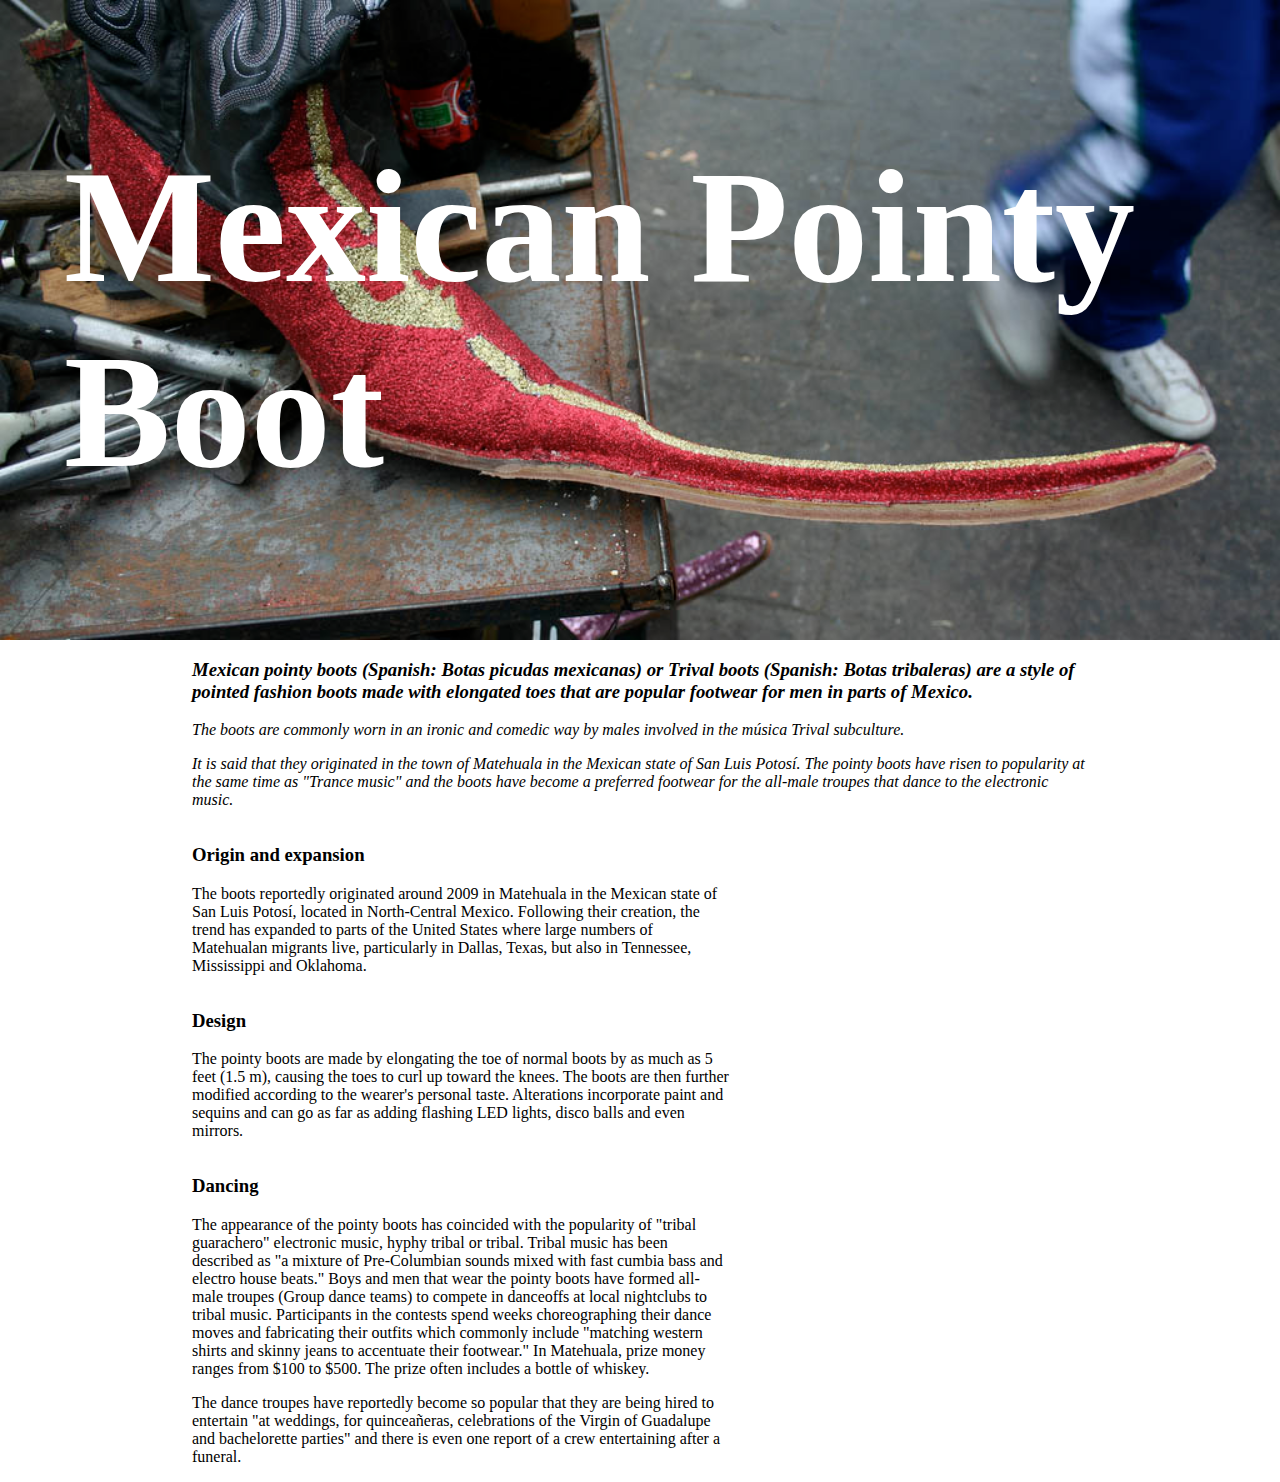
==== FlexDemo/index.html @ d120021f "Made the site" ====
<!DOCTYPE html>
<html>
  <head>
    <meta charset="utf-8">
    <title>Flexbox Demo</title>

    <link rel="stylesheet" href="css/master.css">

  </head>

  <body>
    <section class="headerimage">
      <div class="text-box">
        <div class="primary-text">
          <h1>Mexican Pointy Boot</h1>
        </div>
      </div>
    </section>

    <section class="content">
      <article class="secondary-text" id="lead-text">
        <h3>Mexican pointy boots (Spanish: Botas picudas mexicanas) or Trival boots (Spanish: Botas tribaleras) are a style of pointed fashion boots made with elongated toes that are popular footwear for men in parts of Mexico.</h3>
        <p>The boots are commonly worn in an ironic and comedic way by males involved in the música Trival subculture.</p>
        <p>It is said that they originated in the town of Matehuala in the Mexican state of San Luis Potosí. The pointy boots have risen to popularity at the same time as "Trance music" and the boots have become a preferred footwear for the all-male troupes that dance to the electronic music.</p>
      </article>

      <div class="stubs">
        <article class="secondary-text" id="small-stub">
          <h3>Origin and expansion</h3>
          <p>The boots reportedly originated around 2009 in Matehuala in the Mexican state of San Luis Potosí, located in North-Central Mexico. Following their creation, the trend has expanded to parts of the United States where large numbers of Matehualan migrants live, particularly in Dallas, Texas, but also in Tennessee, Mississippi and Oklahoma.</p>
        </article>

        <article class="secondary-text" id="small-stub">
          <h3>Design</h3>
          <p>The pointy boots are made by elongating the toe of normal boots by as much as 5 feet (1.5 m), causing the toes to curl up toward the knees. The boots are then further modified according to the wearer's personal taste. Alterations incorporate paint and sequins and can go as far as adding flashing LED lights, disco balls and even mirrors.</p>
        </article>

        <article class="secondary-text" id="small-stub">
          <h3>Dancing</h3>
          <p>The appearance of the pointy boots has coincided with the popularity of "tribal guarachero" electronic music, hyphy tribal or tribal. Tribal music has been described as "a mixture of Pre-Columbian sounds mixed with fast cumbia bass and electro house beats." Boys and men that wear the pointy boots have formed all-male troupes (Group dance teams) to compete in danceoffs at local nightclubs to tribal music. Participants in the contests spend weeks choreographing their dance moves and fabricating their outfits which commonly include "matching western shirts and skinny jeans to accentuate their footwear." In Matehuala, prize money ranges from $100 to $500. The prize often includes a bottle of whiskey.</p>
          <p>The dance troupes have reportedly become so popular that they are being hired to entertain "at weddings, for quinceañeras, celebrations of the Virgin of Guadalupe and bachelorette parties" and there is even one report of a crew entertaining after a funeral.</p>
        </article>
      </div>
      
    </section>


  </body>
</html>
---- FlexDemo/css/master.css ----
body, h1{
  padding: 0;
  margin: 0;
}

section.headerimage{
  width: 100vw;
  height: 50vw;

  background-image: url("../imgs/pointyboot.jpg");
  background-size: contain;
  background-repeat: no-repeat;

  display: flex;
  justify-content: center;
  align-items: center;

}


div.primary-text{
  width: 90%;
  margin: 0 auto;

}

div.primary-text>h1{
  color: #fff;
  font-size: 10rem;
}

section.content{
  width: 70vw;
  margin: 0 auto;
}

article#lead-text{
  width: 100%;
  font-style: italic;
}

article.secondary-text{

}

article#small-stub{
  width: 60%;
}

div.stubs{
  width: 100%;
  display: flex;
  justify-content: flex-end;
  flex-direction: column;
}
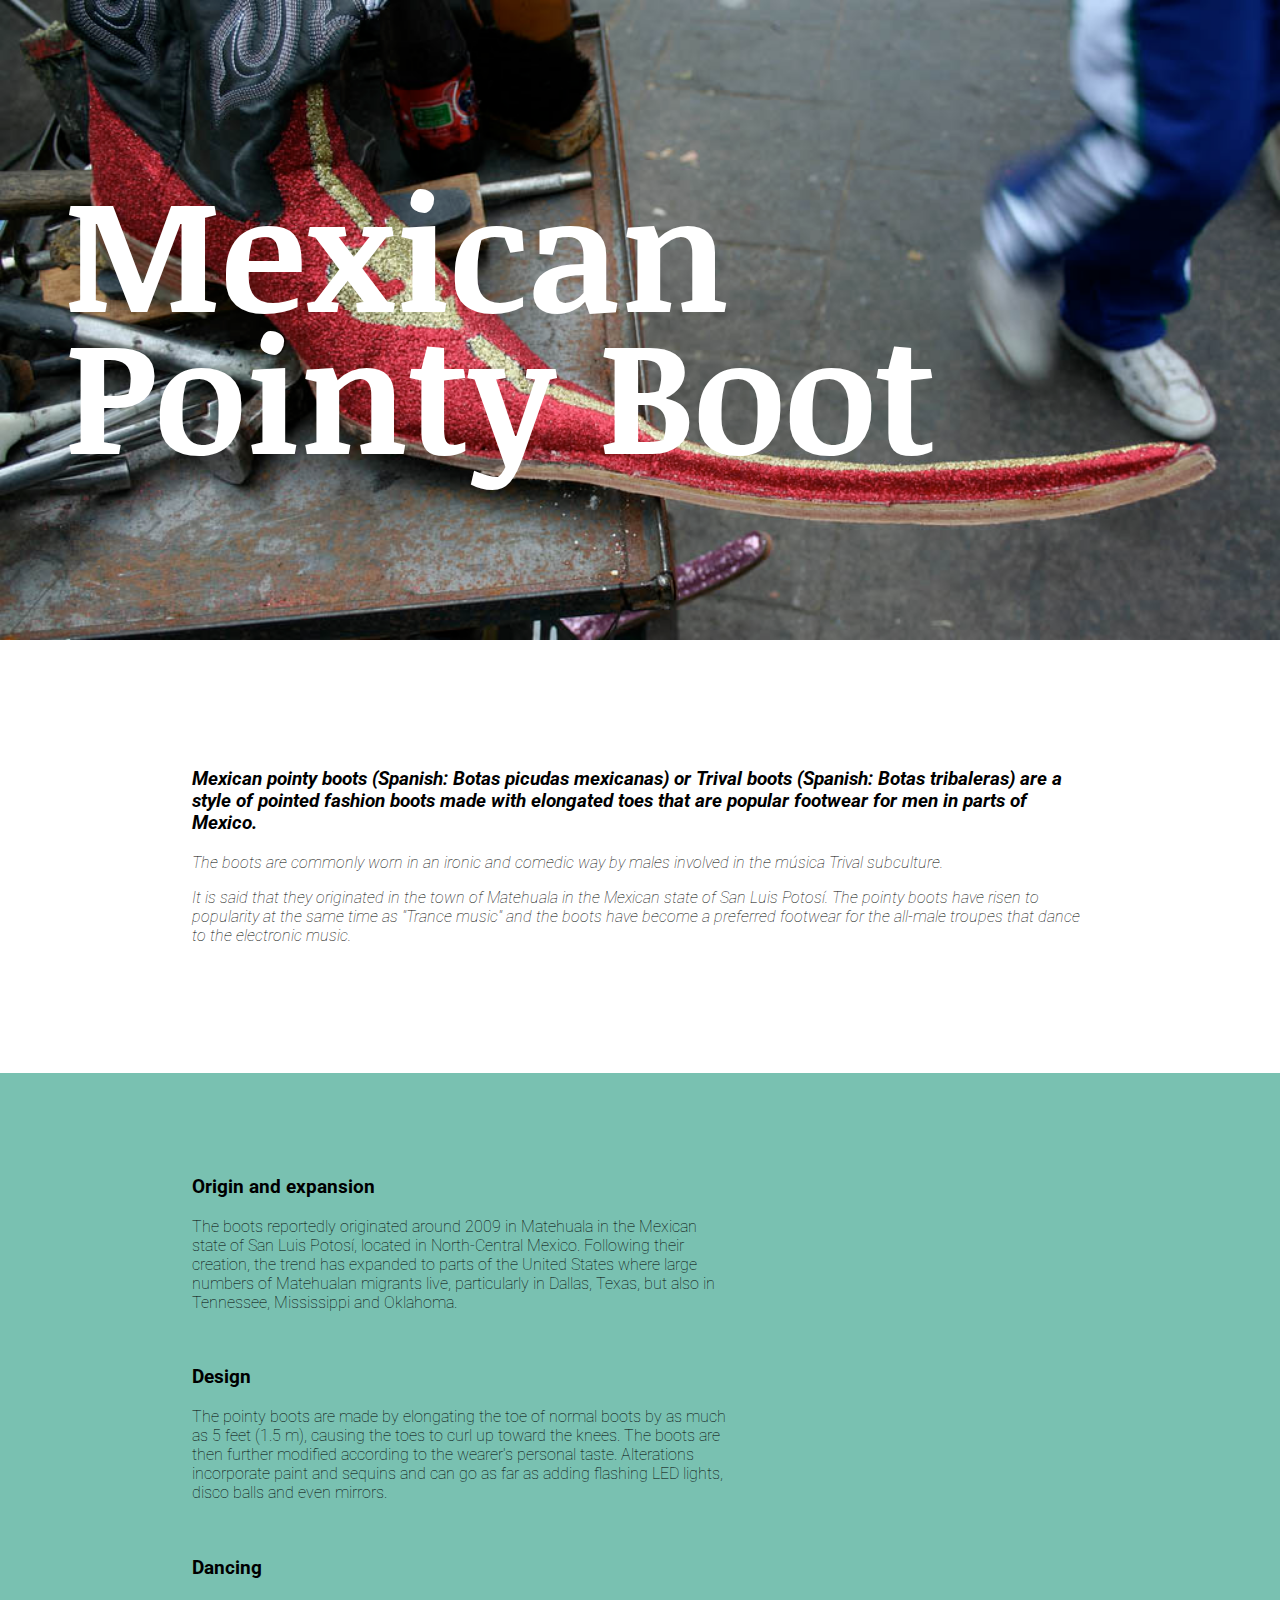
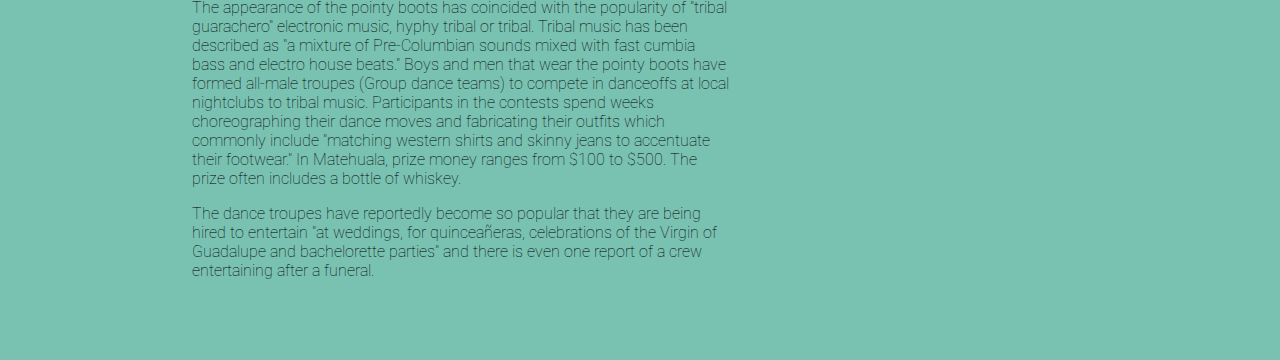
==== commit 0df34ae3: "Updates to demo code" ====
--- a/FlexDemo/index.html
+++ b/FlexDemo/index.html
@@ -5,13 +5,14 @@
     <title>Flexbox Demo</title>
 
     <link rel="stylesheet" href="css/master.css">
-
+    <link href="https://fonts.googleapis.com/css?family=Roboto:100,100i,400,700" rel="stylesheet">
+    <link href="https://fonts.googleapis.com/css?family=Noticia+Text:700" rel="stylesheet">
   </head>
 
   <body>
     <section class="headerimage">
       <div class="text-box">
-        <div class="primary-text">
+        <div class="primary-text" id="title-h1">
           <h1>Mexican Pointy Boot</h1>
         </div>
       </div>
@@ -23,25 +24,28 @@
         <p>The boots are commonly worn in an ironic and comedic way by males involved in the música Trival subculture.</p>
         <p>It is said that they originated in the town of Matehuala in the Mexican state of San Luis Potosí. The pointy boots have risen to popularity at the same time as "Trance music" and the boots have become a preferred footwear for the all-male troupes that dance to the electronic music.</p>
       </article>
+    </section>
 
-      <div class="stubs">
-        <article class="secondary-text" id="small-stub">
-          <h3>Origin and expansion</h3>
-          <p>The boots reportedly originated around 2009 in Matehuala in the Mexican state of San Luis Potosí, located in North-Central Mexico. Following their creation, the trend has expanded to parts of the United States where large numbers of Matehualan migrants live, particularly in Dallas, Texas, but also in Tennessee, Mississippi and Oklahoma.</p>
-        </article>
+    <section class="stubs-background">
+      <section class="content">
+        <div class="stubs">
+          <article class="secondary-text" id="small-stub">
+            <h3>Origin and expansion</h3>
+            <p>The boots reportedly originated around 2009 in Matehuala in the Mexican state of San Luis Potosí, located in North-Central Mexico. Following their creation, the trend has expanded to parts of the United States where large numbers of Matehualan migrants live, particularly in Dallas, Texas, but also in Tennessee, Mississippi and Oklahoma.</p>
+          </article>
 
-        <article class="secondary-text" id="small-stub">
-          <h3>Design</h3>
-          <p>The pointy boots are made by elongating the toe of normal boots by as much as 5 feet (1.5 m), causing the toes to curl up toward the knees. The boots are then further modified according to the wearer's personal taste. Alterations incorporate paint and sequins and can go as far as adding flashing LED lights, disco balls and even mirrors.</p>
-        </article>
+          <article class="secondary-text" id="small-stub">
+            <h3>Design</h3>
+            <p>The pointy boots are made by elongating the toe of normal boots by as much as 5 feet (1.5 m), causing the toes to curl up toward the knees. The boots are then further modified according to the wearer's personal taste. Alterations incorporate paint and sequins and can go as far as adding flashing LED lights, disco balls and even mirrors.</p>
+          </article>
 
-        <article class="secondary-text" id="small-stub">
-          <h3>Dancing</h3>
-          <p>The appearance of the pointy boots has coincided with the popularity of "tribal guarachero" electronic music, hyphy tribal or tribal. Tribal music has been described as "a mixture of Pre-Columbian sounds mixed with fast cumbia bass and electro house beats." Boys and men that wear the pointy boots have formed all-male troupes (Group dance teams) to compete in danceoffs at local nightclubs to tribal music. Participants in the contests spend weeks choreographing their dance moves and fabricating their outfits which commonly include "matching western shirts and skinny jeans to accentuate their footwear." In Matehuala, prize money ranges from $100 to $500. The prize often includes a bottle of whiskey.</p>
-          <p>The dance troupes have reportedly become so popular that they are being hired to entertain "at weddings, for quinceañeras, celebrations of the Virgin of Guadalupe and bachelorette parties" and there is even one report of a crew entertaining after a funeral.</p>
-        </article>
-      </div>
-      
+          <article class="secondary-text" id="small-stub">
+            <h3>Dancing</h3>
+            <p>The appearance of the pointy boots has coincided with the popularity of "tribal guarachero" electronic music, hyphy tribal or tribal. Tribal music has been described as "a mixture of Pre-Columbian sounds mixed with fast cumbia bass and electro house beats." Boys and men that wear the pointy boots have formed all-male troupes (Group dance teams) to compete in danceoffs at local nightclubs to tribal music. Participants in the contests spend weeks choreographing their dance moves and fabricating their outfits which commonly include "matching western shirts and skinny jeans to accentuate their footwear." In Matehuala, prize money ranges from $100 to $500. The prize often includes a bottle of whiskey.</p>
+            <p>The dance troupes have reportedly become so popular that they are being hired to entertain "at weddings, for quinceañeras, celebrations of the Virgin of Guadalupe and bachelorette parties" and there is even one report of a crew entertaining after a funeral.</p>
+          </article>
+        </div>
+      </section>
     </section>
 
 
--- a/FlexDemo/css/master.css
+++ b/FlexDemo/css/master.css
@@ -3,8 +3,12 @@
   margin: 0;
 }
 
+body{
+  font-family: "Roboto", sans-serif;
+}
+
 section.headerimage{
-  width: 100vw;
+  width: 100%;
   height: 50vw;
 
   background-image: url("../imgs/pointyboot.jpg");
@@ -14,7 +18,6 @@
   display: flex;
   justify-content: center;
   align-items: center;
-
 }
 
 
@@ -27,6 +30,8 @@
 div.primary-text>h1{
   color: #fff;
   font-size: 10rem;
+  font-family: "Noticia Text", sans-serif;
+  line-height: 89%;
 }
 
 section.content{
@@ -37,14 +42,25 @@
 article#lead-text{
   width: 100%;
   font-style: italic;
+  margin: 10vw 0;
 }
 
-article.secondary-text{
+article.secondary-text h3{
+  margin: 3vw 0 1.5vw 0;
+}
 
+article.secondary-text p{
+  font-weight: 100;
+  font-style
 }
 
 article#small-stub{
   width: 60%;
+}
+
+section.stubs-background{
+  background-color: #79c1b1;
+  width: 100%;
 }
 
 div.stubs{
@@ -52,4 +68,5 @@
   display: flex;
   justify-content: flex-end;
   flex-direction: column;
+  padding: 5vw 0;
 }
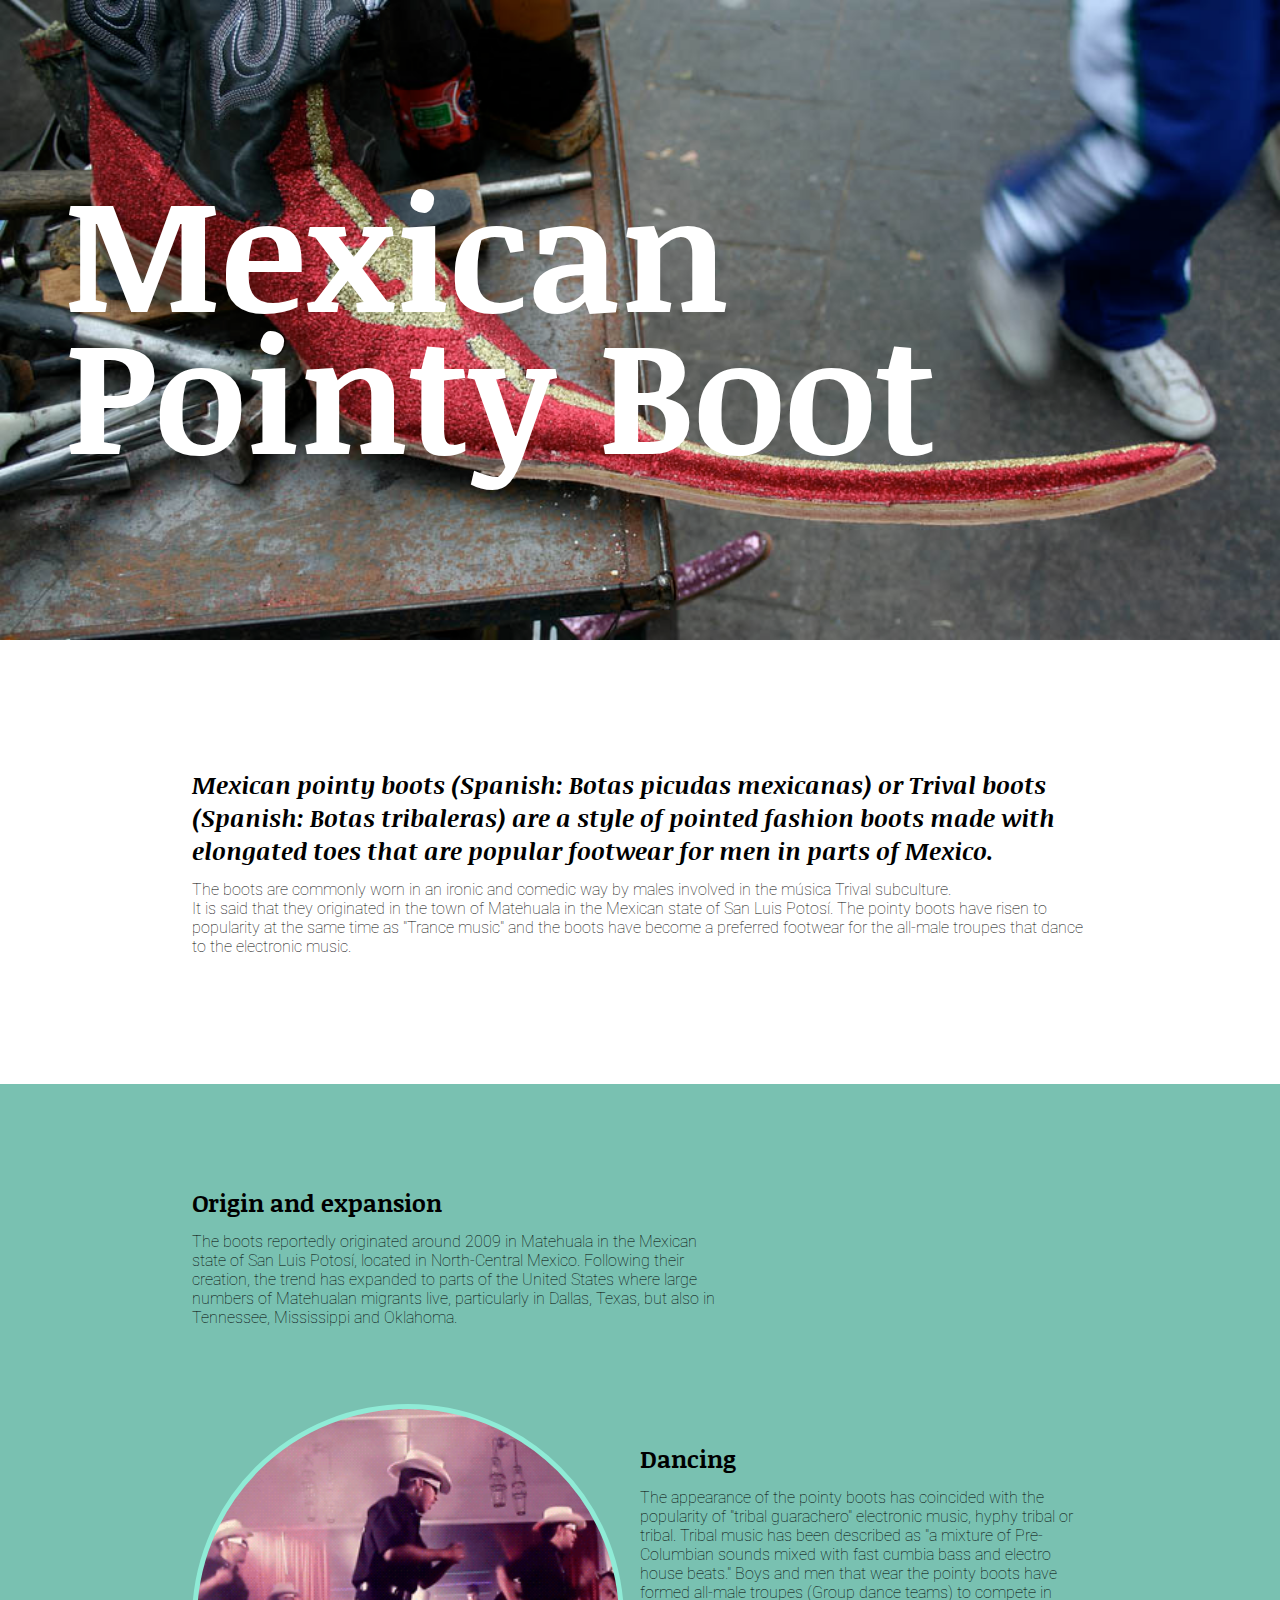
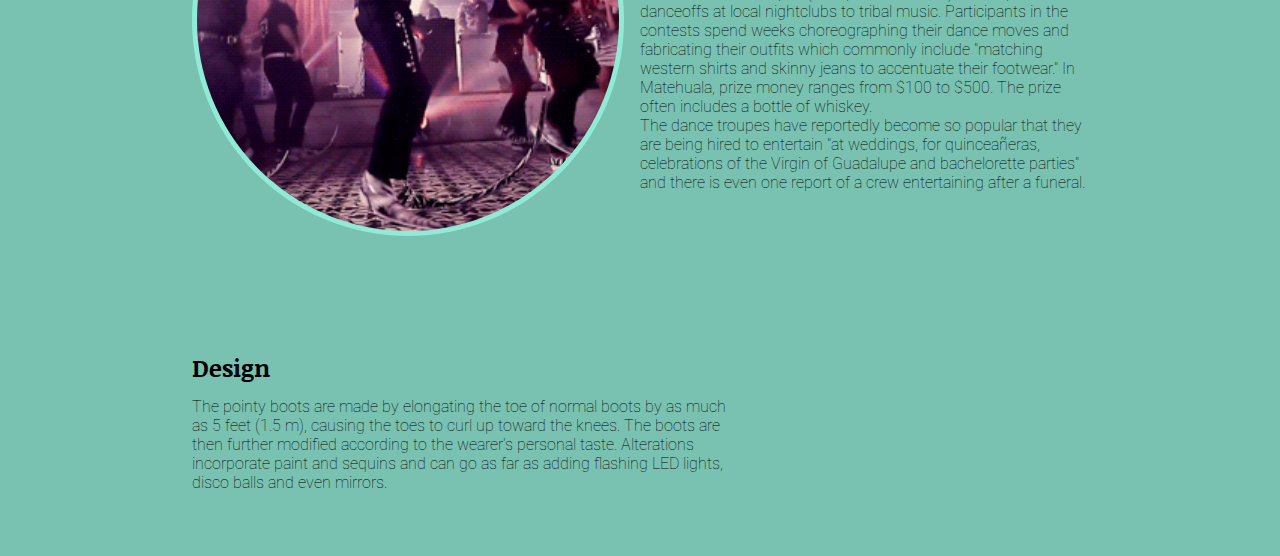
==== commit ca4964e0: "Tweaked the design some more" ====
--- a/FlexDemo/index.html
+++ b/FlexDemo/index.html
@@ -35,14 +35,17 @@
           </article>
 
           <article class="secondary-text" id="small-stub">
-            <h3>Design</h3>
-            <p>The pointy boots are made by elongating the toe of normal boots by as much as 5 feet (1.5 m), causing the toes to curl up toward the knees. The boots are then further modified according to the wearer's personal taste. Alterations incorporate paint and sequins and can go as far as adding flashing LED lights, disco balls and even mirrors.</p>
+            <div class="cir-img"></div>
+            <div id="right-text">
+              <h3>Dancing</h3>
+              <p>The appearance of the pointy boots has coincided with the popularity of "tribal guarachero" electronic music, hyphy tribal or tribal. Tribal music has been described as "a mixture of Pre-Columbian sounds mixed with fast cumbia bass and electro house beats." Boys and men that wear the pointy boots have formed all-male troupes (Group dance teams) to compete in danceoffs at local nightclubs to tribal music. Participants in the contests spend weeks choreographing their dance moves and fabricating their outfits which commonly include "matching western shirts and skinny jeans to accentuate their footwear." In Matehuala, prize money ranges from $100 to $500. The prize often includes a bottle of whiskey.</p>
+              <p>The dance troupes have reportedly become so popular that they are being hired to entertain "at weddings, for quinceañeras, celebrations of the Virgin of Guadalupe and bachelorette parties" and there is even one report of a crew entertaining after a funeral.</p>
+            </div>
           </article>
 
           <article class="secondary-text" id="small-stub">
-            <h3>Dancing</h3>
-            <p>The appearance of the pointy boots has coincided with the popularity of "tribal guarachero" electronic music, hyphy tribal or tribal. Tribal music has been described as "a mixture of Pre-Columbian sounds mixed with fast cumbia bass and electro house beats." Boys and men that wear the pointy boots have formed all-male troupes (Group dance teams) to compete in danceoffs at local nightclubs to tribal music. Participants in the contests spend weeks choreographing their dance moves and fabricating their outfits which commonly include "matching western shirts and skinny jeans to accentuate their footwear." In Matehuala, prize money ranges from $100 to $500. The prize often includes a bottle of whiskey.</p>
-            <p>The dance troupes have reportedly become so popular that they are being hired to entertain "at weddings, for quinceañeras, celebrations of the Virgin of Guadalupe and bachelorette parties" and there is even one report of a crew entertaining after a funeral.</p>
+            <h3>Design</h3>
+            <p>The pointy boots are made by elongating the toe of normal boots by as much as 5 feet (1.5 m), causing the toes to curl up toward the knees. The boots are then further modified according to the wearer's personal taste. Alterations incorporate paint and sequins and can go as far as adding flashing LED lights, disco balls and even mirrors.</p>
           </article>
         </div>
       </section>
--- a/FlexDemo/css/master.css
+++ b/FlexDemo/css/master.css
@@ -30,8 +30,12 @@
 div.primary-text>h1{
   color: #fff;
   font-size: 10rem;
-  font-family: "Noticia Text", sans-serif;
+  font-family: "Noticia Text", serif;
   line-height: 89%;
+}
+
+h3{
+  font-family: "Noticia Text", serif;
 }
 
 section.content{
@@ -46,12 +50,15 @@
 }
 
 article.secondary-text h3{
-  margin: 3vw 0 1.5vw 0;
+  margin: 3vw 0 1vw 0;
+  font-size: 150%;
 }
 
 article.secondary-text p{
   font-weight: 100;
-  font-style
+  font-style: normal;
+
+  margin: 0;
 }
 
 article#small-stub{
@@ -70,3 +77,27 @@
   flex-direction: column;
   padding: 5vw 0;
 }
+
+article#small-stub:nth-child(2n+0){
+  align-self: flex-end;
+  width: 100%;
+  display: flex;
+  justify-content: space-between;
+  margin: 6vw 0;
+}
+
+#right-text{
+  width: 50%;
+}
+
+.cir-img{
+  background-image: url("../imgs/boot.gif");
+  background-size: cover;
+  background-position: center;
+
+  width: 33vw;
+  height: 33vw;
+  border-radius: 50%;
+  align-self: center;
+  border: 5px solid #8febd6;
+}
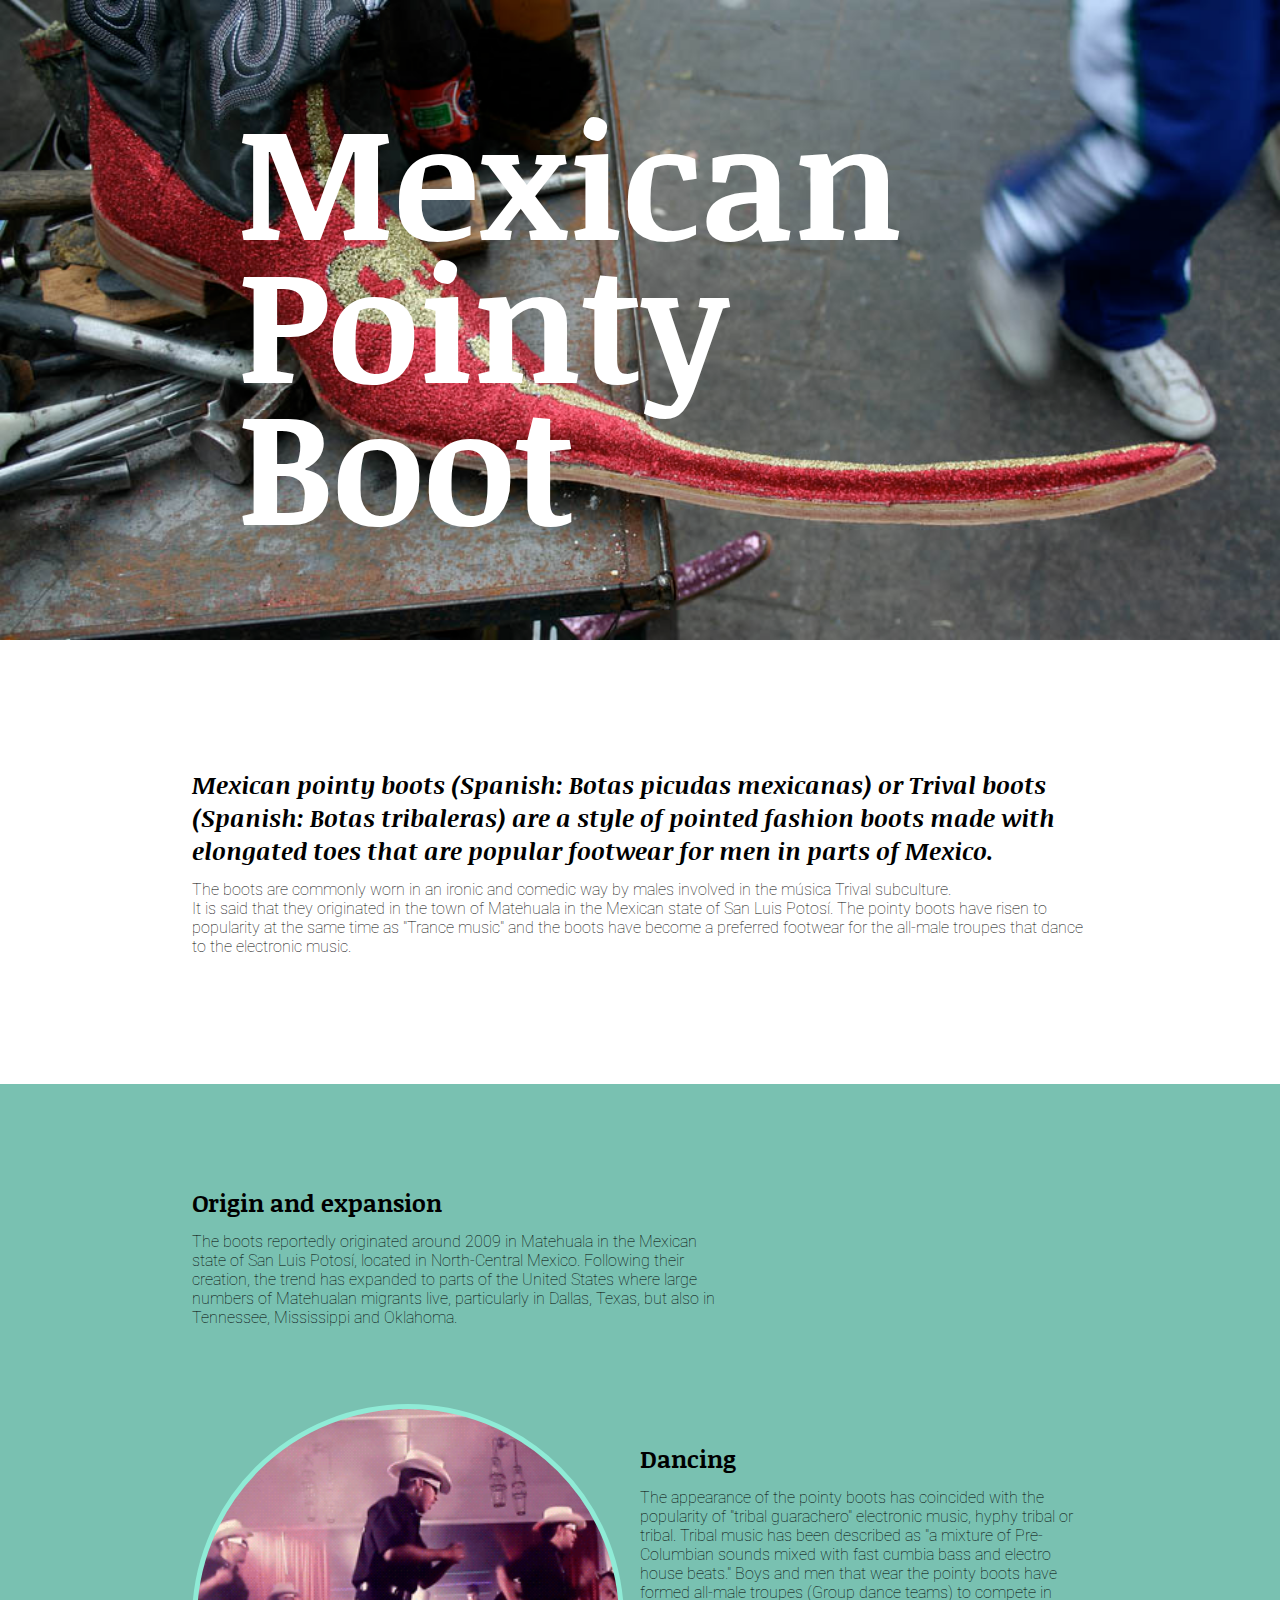
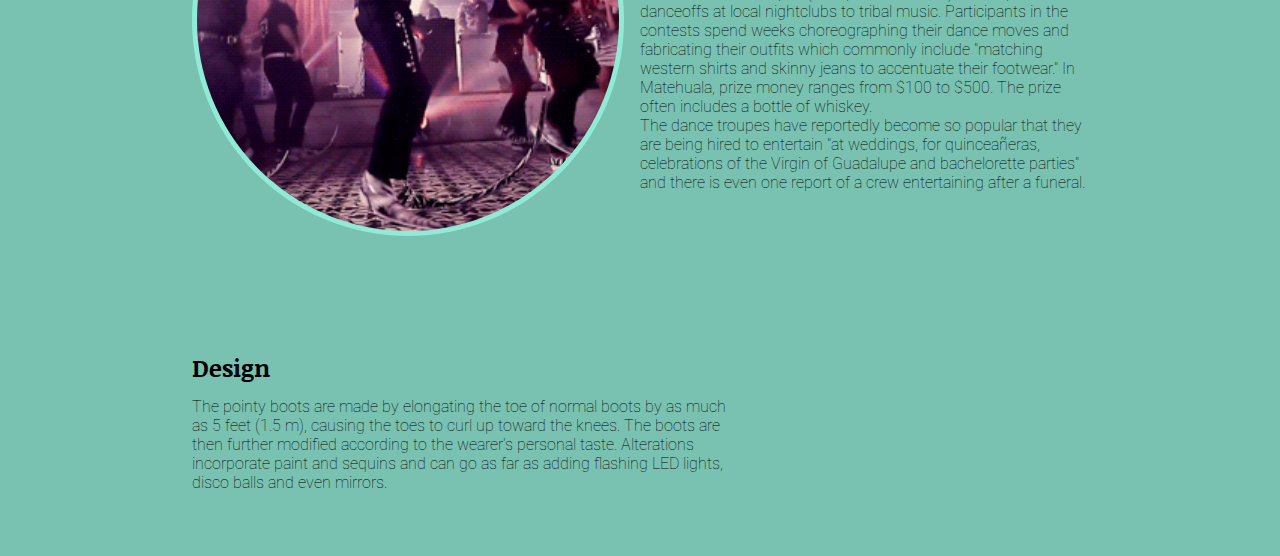
==== commit af88df9f: "flex demo updates" ====
--- a/FlexDemo/index.html
+++ b/FlexDemo/index.html
@@ -11,7 +11,7 @@
 
   <body>
     <section class="headerimage">
-      <div class="text-box">
+      <div class="text-box, content">
         <div class="primary-text" id="title-h1">
           <h1>Mexican Pointy Boot</h1>
         </div>
--- a/FlexDemo/css/master.css
+++ b/FlexDemo/css/master.css
@@ -38,7 +38,7 @@
   font-family: "Noticia Text", serif;
 }
 
-section.content{
+.content{
   width: 70vw;
   margin: 0 auto;
 }
